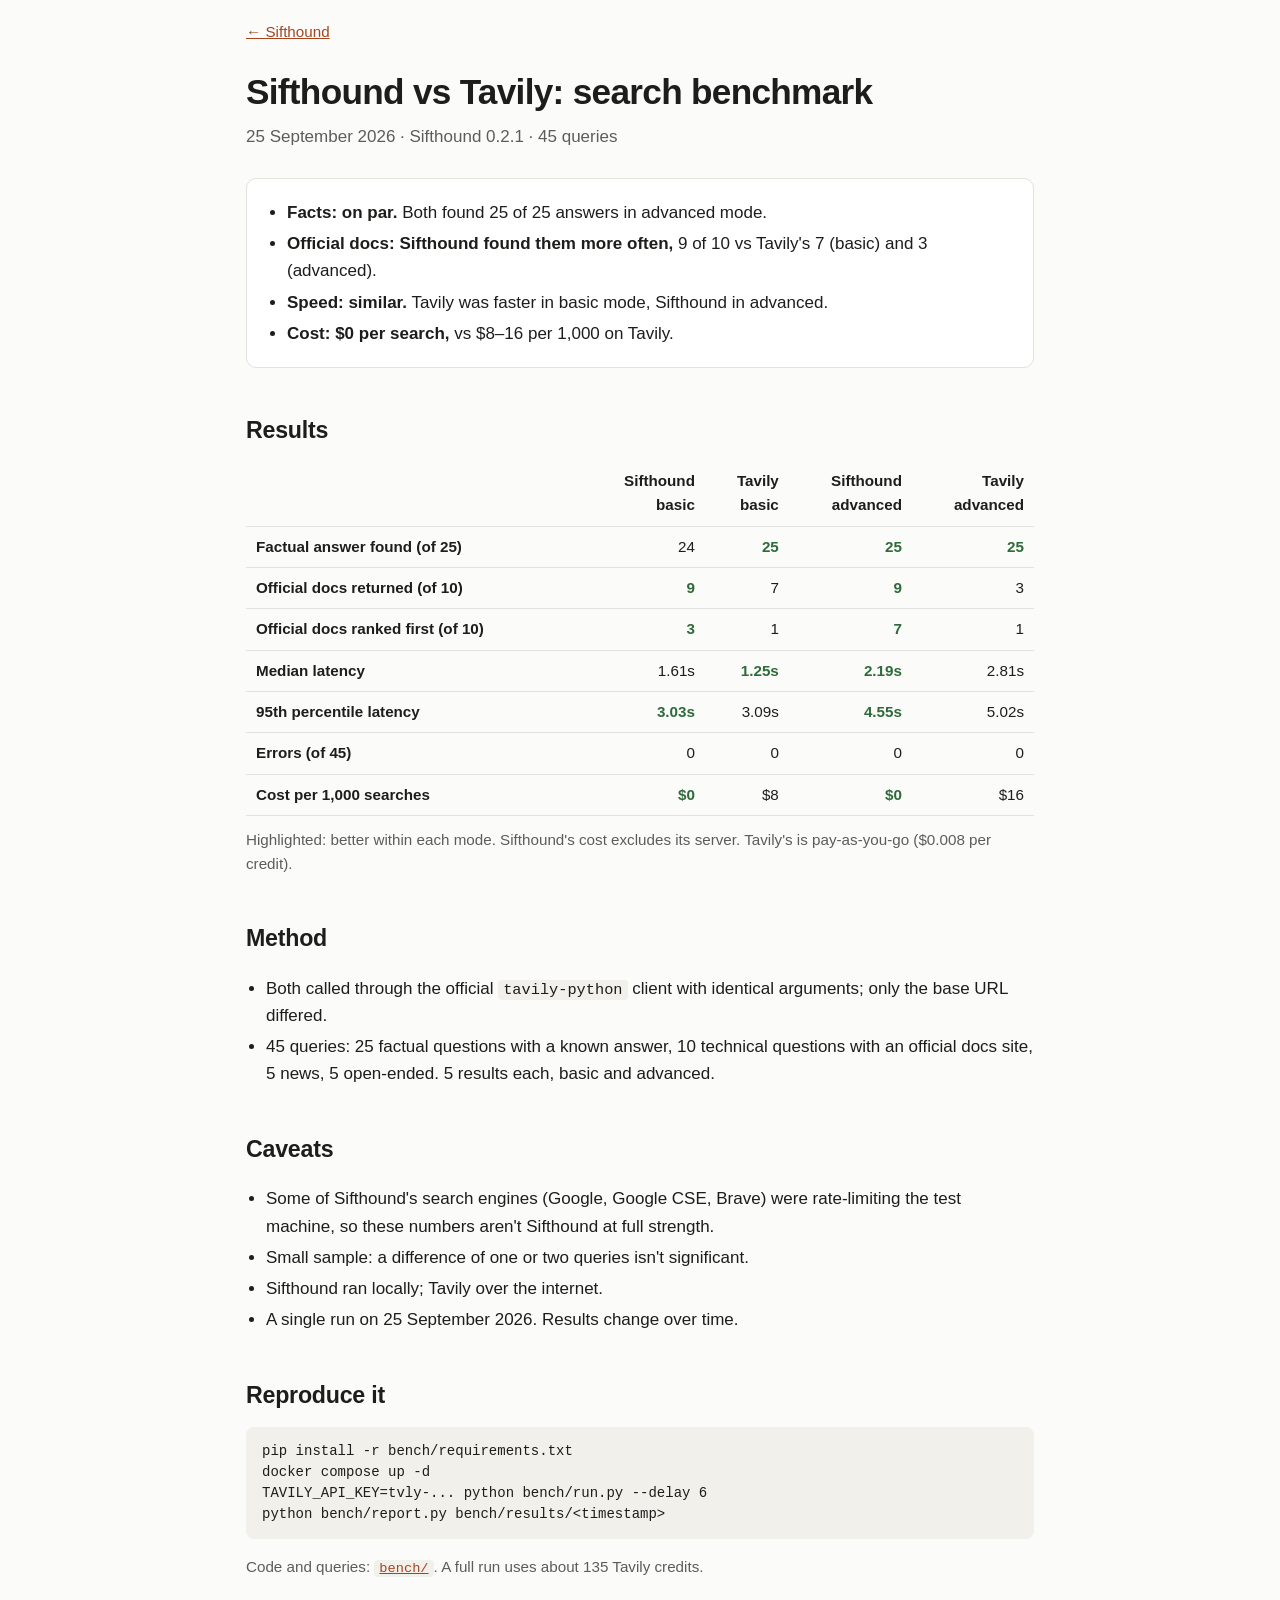
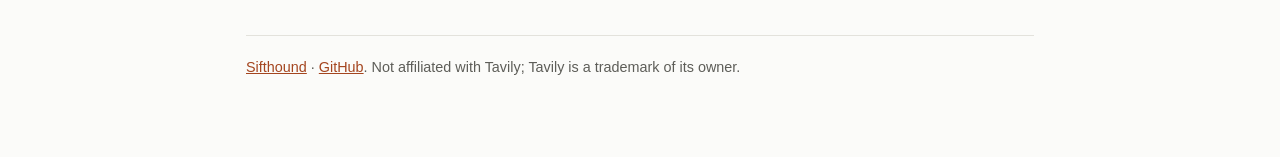
==== docs/benchmark.html @ 2b34d3e5 "Publish the Sifthound vs Tavily benchmark results page" ====
<!doctype html>
<html lang="en">
<head>
<meta charset="utf-8">
<meta name="viewport" content="width=device-width, initial-scale=1">
<title>Sifthound vs Tavily: search benchmark (September 2026)</title>
<meta name="description" content="A reproducible benchmark of Sifthound, the open-source self-hosted Tavily alternative, against the Tavily API on 45 queries: factual answers, official documentation, latency and cost.">
<link rel="canonical" href="https://sarvarkh.com/sifthound/benchmark.html">
<meta property="og:type" content="article">
<meta property="og:site_name" content="Sifthound">
<meta property="og:title" content="Sifthound vs Tavily: search benchmark (September 2026)">
<meta property="og:description" content="Same factual accuracy, more official documentation, no per-search fees. Method, numbers, caveats and how to reproduce.">
<meta property="og:url" content="https://sarvarkh.com/sifthound/benchmark.html">
<meta name="twitter:card" content="summary">
<link rel="icon" href="data:image/svg+xml,%3Csvg xmlns='http://www.w3.org/2000/svg' viewBox='0 0 100 100'%3E%3Ctext y='.9em' font-size='90'%3E%F0%9F%90%95%3C/text%3E%3C/svg%3E">
<script type="application/ld+json">
{
  "@context": "https://schema.org",
  "@type": "TechArticle",
  "headline": "Sifthound vs Tavily: search benchmark (September 2026)",
  "description": "A reproducible benchmark of Sifthound against the Tavily API on 45 queries: factual answers, official documentation, latency and cost.",
  "datePublished": "2026-09-25",
  "author": { "@type": "Person", "name": "Sarvar", "url": "https://github.com/khsarvar" },
  "mainEntityOfPage": "https://sarvarkh.com/sifthound/benchmark.html",
  "about": { "@id": "https://sarvarkh.com/sifthound/#software" }
}
</script>
<style>
  :root {
    --bg: #fbfbf9; --fg: #1d1d1b; --muted: #5d5d58; --line: #e3e2dc;
    --card: #ffffff; --code-bg: #f1f0ea; --accent: #a4451f; --accent-fg: #ffffff; --good: #2f6b3a;
  }
  @media (prefers-color-scheme: dark) {
    :root {
      --bg: #151513; --fg: #ecebe6; --muted: #a3a29b; --line: #2f2f2b;
      --card: #1c1c1a; --code-bg: #232320; --accent: #e27a4e; --accent-fg: #151513; --good: #7cc48a;
    }
  }
  * { box-sizing: border-box; }
  body {
    margin: 0; background: var(--bg); color: var(--fg);
    font: 17px/1.6 -apple-system, BlinkMacSystemFont, "Segoe UI", Roboto, Helvetica, Arial, sans-serif;
  }
  main { max-width: 820px; margin: 0 auto; padding: 0 16px 64px; }
  nav { padding: 20px 0 0; font-size: 0.95rem; }
  header { padding: 28px 0 8px; }
  h1 { font-size: 2.2rem; line-height: 1.15; margin: 0 0 10px; letter-spacing: -0.02em; }
  .meta { color: var(--muted); margin: 0 0 20px; }
  h2 { font-size: 1.45rem; margin: 44px 0 12px; letter-spacing: -0.01em; }
  p { margin: 0 0 14px; }
  a { color: var(--accent); }
  ul { padding-left: 20px; }
  li { margin: 4px 0; }
  .takeaways { border: 1px solid var(--line); background: var(--card); border-radius: 10px; padding: 16px 20px; }
  .takeaways ul { margin: 0; }
  code { font: 0.9em ui-monospace, SFMono-Regular, Menlo, Consolas, monospace; background: var(--code-bg); padding: 1px 5px; border-radius: 4px; }
  pre {
    background: var(--code-bg); padding: 14px 16px; border-radius: 8px; overflow-x: auto;
    font: 14px/1.5 ui-monospace, SFMono-Regular, Menlo, Consolas, monospace; margin: 0 0 16px;
  }
  pre code { background: none; padding: 0; font-size: inherit; }
  .table-wrap { overflow-x: auto; margin: 0 0 12px; }
  table { border-collapse: collapse; width: 100%; font-size: 0.95rem; }
  th, td { text-align: left; padding: 8px 10px; border-bottom: 1px solid var(--line); vertical-align: top; }
  th { font-weight: 600; }
  td.num, th.num { text-align: right; font-variant-numeric: tabular-nums; }
  .best { color: var(--good); font-weight: 600; }
  .note { color: var(--muted); font-size: 0.95rem; }
  footer { border-top: 1px solid var(--line); margin-top: 56px; padding-top: 20px; color: var(--muted); font-size: 0.9rem; }
  @media (max-width: 560px) { h1 { font-size: 1.7rem; } }
</style>
</head>
<body>
<main>
<nav><a href="./">← Sifthound</a></nav>

<header>
  <h1>Sifthound vs Tavily: search benchmark</h1>
  <p class="meta">25 September 2026 · Sifthound 0.2.1 · 45 queries</p>
</header>

<div class="takeaways">
  <ul>
    <li><strong>Facts: on par.</strong> Both found 25 of 25 answers in advanced mode.</li>
    <li><strong>Official docs: Sifthound found them more often,</strong> 9 of 10 vs Tavily's 7 (basic) and 3 (advanced).</li>
    <li><strong>Speed: similar.</strong> Tavily was faster in basic mode, Sifthound in advanced.</li>
    <li><strong>Cost: $0 per search,</strong> vs $8–16 per 1,000 on Tavily.</li>
  </ul>
</div>

<h2>Results</h2>
<div class="table-wrap">
<table>
  <thead>
    <tr><th></th><th class="num">Sifthound<br>basic</th><th class="num">Tavily<br>basic</th><th class="num">Sifthound<br>advanced</th><th class="num">Tavily<br>advanced</th></tr>
  </thead>
  <tbody>
    <tr><th>Factual answer found (of 25)</th><td class="num">24</td><td class="num best">25</td><td class="num best">25</td><td class="num best">25</td></tr>
    <tr><th>Official docs returned (of 10)</th><td class="num best">9</td><td class="num">7</td><td class="num best">9</td><td class="num">3</td></tr>
    <tr><th>Official docs ranked first (of 10)</th><td class="num best">3</td><td class="num">1</td><td class="num best">7</td><td class="num">1</td></tr>
    <tr><th>Median latency</th><td class="num">1.61s</td><td class="num best">1.25s</td><td class="num best">2.19s</td><td class="num">2.81s</td></tr>
    <tr><th>95th percentile latency</th><td class="num best">3.03s</td><td class="num">3.09s</td><td class="num best">4.55s</td><td class="num">5.02s</td></tr>
    <tr><th>Errors (of 45)</th><td class="num">0</td><td class="num">0</td><td class="num">0</td><td class="num">0</td></tr>
    <tr><th>Cost per 1,000 searches</th><td class="num best">$0</td><td class="num">$8</td><td class="num best">$0</td><td class="num">$16</td></tr>
  </tbody>
</table>
</div>
<p class="note">Highlighted: better within each mode. Sifthound's cost excludes its server. Tavily's is pay-as-you-go ($0.008 per credit).</p>

<h2>Method</h2>
<ul>
  <li>Both called through the official <code>tavily-python</code> client with identical arguments; only the base URL differed.</li>
  <li>45 queries: 25 factual questions with a known answer, 10 technical questions with an official docs site, 5 news, 5 open-ended. 5 results each, basic and advanced.</li>
</ul>

<h2>Caveats</h2>
<ul>
  <li>Some of Sifthound's search engines (Google, Google CSE, Brave) were rate-limiting the test machine, so these numbers aren't Sifthound at full strength.</li>
  <li>Small sample: a difference of one or two queries isn't significant.</li>
  <li>Sifthound ran locally; Tavily over the internet.</li>
  <li>A single run on 25 September 2026. Results change over time.</li>
</ul>

<h2>Reproduce it</h2>
<pre><code>pip install -r bench/requirements.txt
docker compose up -d
TAVILY_API_KEY=tvly-... python bench/run.py --delay 6
python bench/report.py bench/results/&lt;timestamp&gt;</code></pre>
<p class="note">Code and queries: <a href="https://github.com/khsarvar/sifthound/tree/main/bench"><code>bench/</code></a>. A full run uses about 135 Tavily credits.</p>

<footer>
  <p><a href="./">Sifthound</a> · <a href="https://github.com/khsarvar/sifthound">GitHub</a>. Not affiliated with Tavily; Tavily is a trademark of its owner.</p>
</footer>
</main>
</body>
</html>
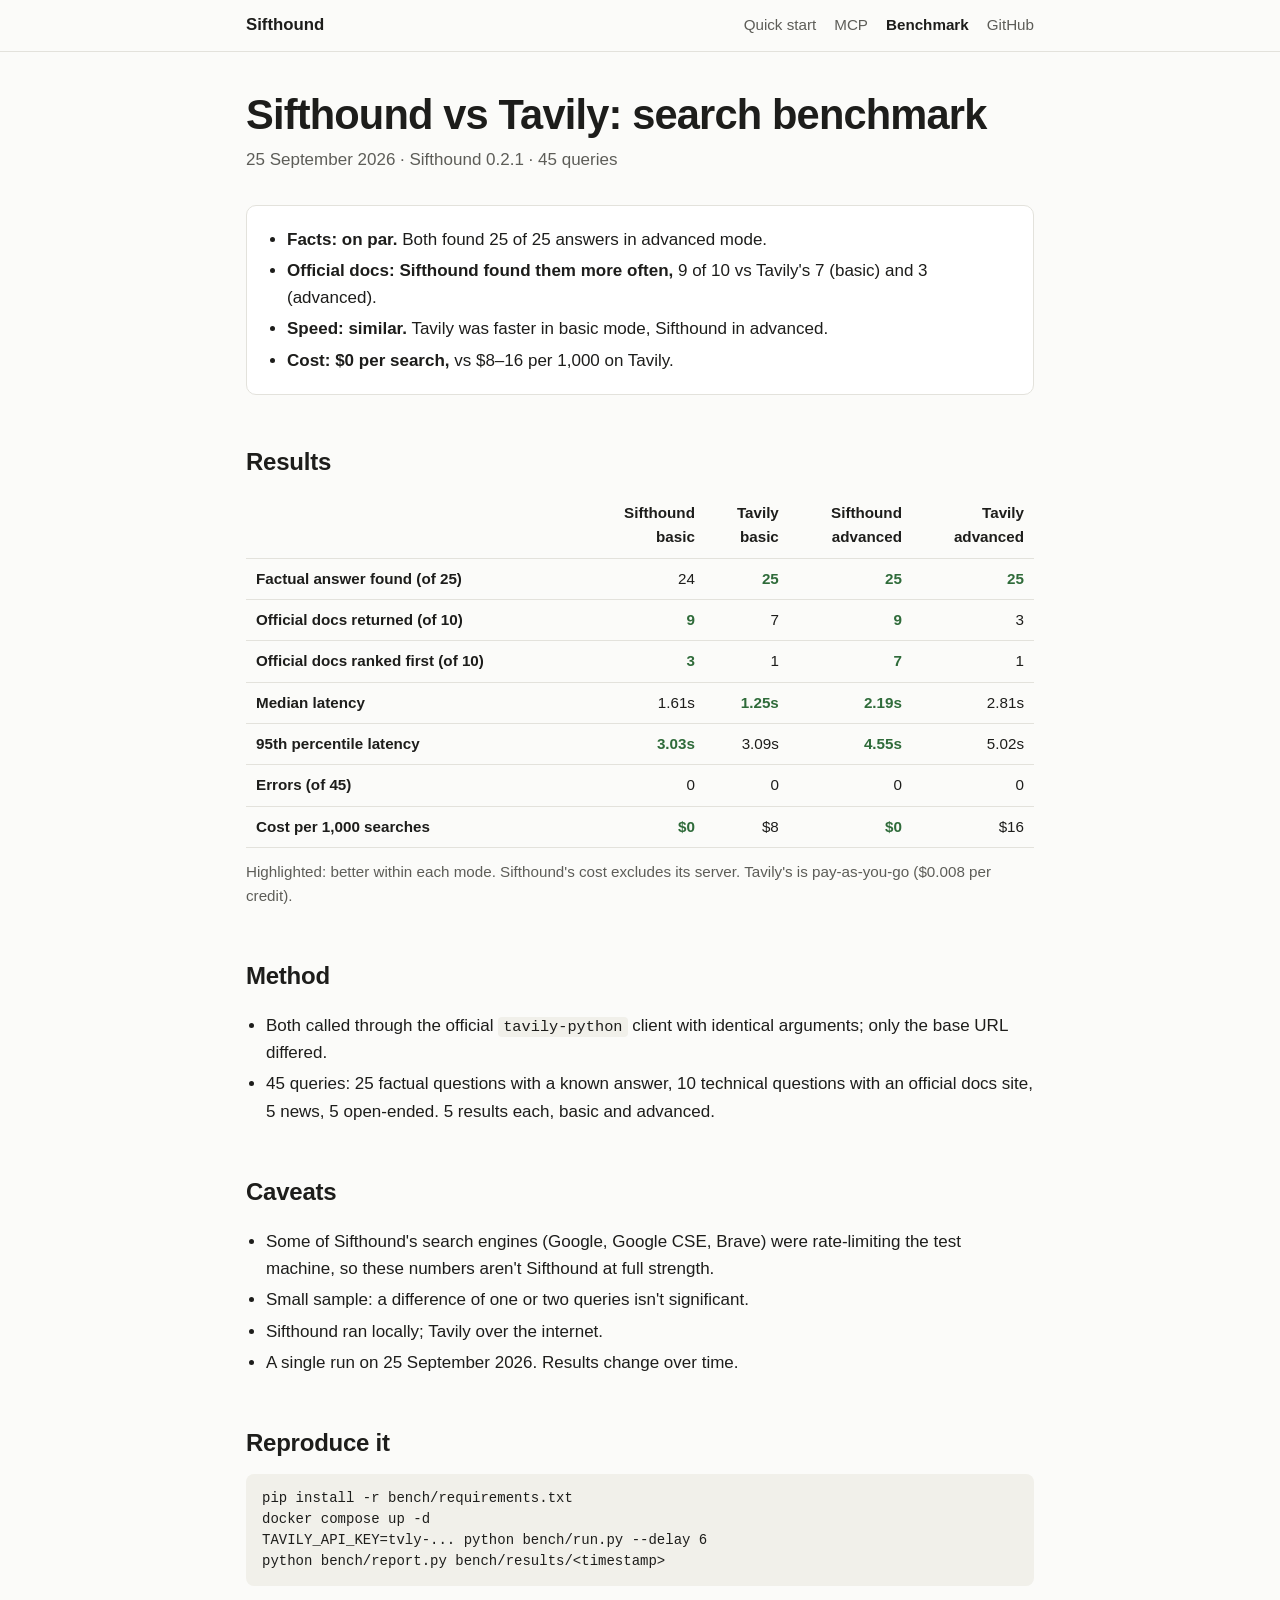
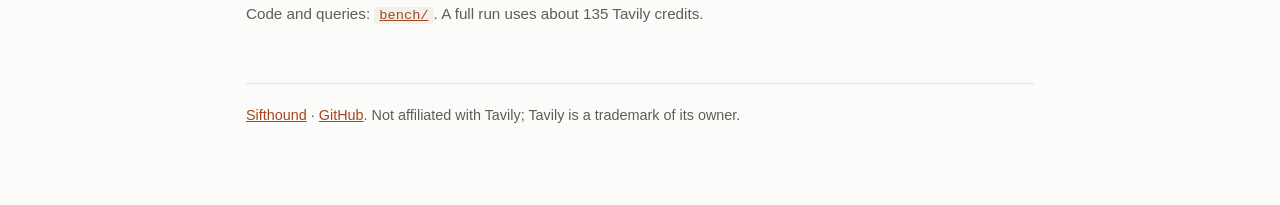
==== commit 8717738d: "Site: shared navigation bar and stylesheet Adds a sticky nav (Sifthound · Quick start · MCP · Benchm" ====
--- a/docs/benchmark.html
+++ b/docs/benchmark.html
@@ -25,55 +25,21 @@
   "about": { "@id": "https://sarvarkh.com/sifthound/#software" }
 }
 </script>
-<style>
-  :root {
-    --bg: #fbfbf9; --fg: #1d1d1b; --muted: #5d5d58; --line: #e3e2dc;
-    --card: #ffffff; --code-bg: #f1f0ea; --accent: #a4451f; --accent-fg: #ffffff; --good: #2f6b3a;
-  }
-  @media (prefers-color-scheme: dark) {
-    :root {
-      --bg: #151513; --fg: #ecebe6; --muted: #a3a29b; --line: #2f2f2b;
-      --card: #1c1c1a; --code-bg: #232320; --accent: #e27a4e; --accent-fg: #151513; --good: #7cc48a;
-    }
-  }
-  * { box-sizing: border-box; }
-  body {
-    margin: 0; background: var(--bg); color: var(--fg);
-    font: 17px/1.6 -apple-system, BlinkMacSystemFont, "Segoe UI", Roboto, Helvetica, Arial, sans-serif;
-  }
-  main { max-width: 820px; margin: 0 auto; padding: 0 16px 64px; }
-  nav { padding: 20px 0 0; font-size: 0.95rem; }
-  header { padding: 28px 0 8px; }
-  h1 { font-size: 2.2rem; line-height: 1.15; margin: 0 0 10px; letter-spacing: -0.02em; }
-  .meta { color: var(--muted); margin: 0 0 20px; }
-  h2 { font-size: 1.45rem; margin: 44px 0 12px; letter-spacing: -0.01em; }
-  p { margin: 0 0 14px; }
-  a { color: var(--accent); }
-  ul { padding-left: 20px; }
-  li { margin: 4px 0; }
-  .takeaways { border: 1px solid var(--line); background: var(--card); border-radius: 10px; padding: 16px 20px; }
-  .takeaways ul { margin: 0; }
-  code { font: 0.9em ui-monospace, SFMono-Regular, Menlo, Consolas, monospace; background: var(--code-bg); padding: 1px 5px; border-radius: 4px; }
-  pre {
-    background: var(--code-bg); padding: 14px 16px; border-radius: 8px; overflow-x: auto;
-    font: 14px/1.5 ui-monospace, SFMono-Regular, Menlo, Consolas, monospace; margin: 0 0 16px;
-  }
-  pre code { background: none; padding: 0; font-size: inherit; }
-  .table-wrap { overflow-x: auto; margin: 0 0 12px; }
-  table { border-collapse: collapse; width: 100%; font-size: 0.95rem; }
-  th, td { text-align: left; padding: 8px 10px; border-bottom: 1px solid var(--line); vertical-align: top; }
-  th { font-weight: 600; }
-  td.num, th.num { text-align: right; font-variant-numeric: tabular-nums; }
-  .best { color: var(--good); font-weight: 600; }
-  .note { color: var(--muted); font-size: 0.95rem; }
-  footer { border-top: 1px solid var(--line); margin-top: 56px; padding-top: 20px; color: var(--muted); font-size: 0.9rem; }
-  @media (max-width: 560px) { h1 { font-size: 1.7rem; } }
-</style>
+<link rel="stylesheet" href="style.css">
 </head>
 <body>
+<nav class="site-nav" aria-label="Main">
+  <div class="nav-inner">
+    <a class="brand" href="./">Sifthound</a>
+    <div class="nav-links">
+      <a href="./#quick-start">Quick start</a>
+      <a href="./#mcp">MCP</a>
+      <a href="benchmark.html" aria-current="page">Benchmark</a>
+      <a href="https://github.com/khsarvar/sifthound">GitHub</a>
+    </div>
+  </div>
+</nav>
 <main>
-<nav><a href="./">← Sifthound</a></nav>
-
 <header>
   <h1>Sifthound vs Tavily: search benchmark</h1>
   <p class="meta">25 September 2026 · Sifthound 0.2.1 · 45 queries</p>
--- a/docs/style.css
+++ b/docs/style.css
@@ -0,0 +1,82 @@
+/* Shared styles for the Sifthound project site (docs/). Every page links this file and
+   repeats the same <nav class="site-nav"> block; to add a page, add one link to each nav. */
+
+:root {
+  --bg: #fbfbf9; --fg: #1d1d1b; --muted: #5d5d58; --line: #e3e2dc;
+  --card: #ffffff; --code-bg: #f1f0ea; --accent: #a4451f; --accent-fg: #ffffff; --good: #2f6b3a;
+}
+@media (prefers-color-scheme: dark) {
+  :root {
+    --bg: #151513; --fg: #ecebe6; --muted: #a3a29b; --line: #2f2f2b;
+    --card: #1c1c1a; --code-bg: #232320; --accent: #e27a4e; --accent-fg: #151513; --good: #7cc48a;
+  }
+}
+
+* { box-sizing: border-box; }
+body {
+  margin: 0; background: var(--bg); color: var(--fg);
+  font: 17px/1.6 -apple-system, BlinkMacSystemFont, "Segoe UI", Roboto, Helvetica, Arial, sans-serif;
+}
+main { max-width: 820px; margin: 0 auto; padding: 0 16px 64px; }
+a { color: var(--accent); }
+p { margin: 0 0 14px; }
+ul { padding-left: 20px; }
+li { margin: 4px 0; }
+
+/* --- navigation ------------------------------------------------------------------------ */
+.site-nav {
+  position: sticky; top: 0; z-index: 10;
+  background: var(--bg); border-bottom: 1px solid var(--line);
+}
+.nav-inner {
+  max-width: 820px; margin: 0 auto; padding: 12px 16px;
+  display: flex; flex-wrap: wrap; align-items: center; justify-content: space-between; gap: 8px 20px;
+}
+.brand { font-weight: 700; font-size: 1.05rem; color: var(--fg); text-decoration: none; }
+.nav-links { display: flex; flex-wrap: wrap; gap: 4px 18px; font-size: 0.95rem; }
+.nav-links a { color: var(--muted); text-decoration: none; }
+.nav-links a:hover, .brand:hover { color: var(--accent); }
+.nav-links a[aria-current="page"] { color: var(--fg); font-weight: 600; }
+section[id], h2[id] { scroll-margin-top: 72px; } /* keep anchored headings clear of the bar */
+
+/* --- page content ------------------------------------------------------------------------ */
+header { padding: 40px 0 24px; }
+h1 { font-size: 2.6rem; line-height: 1.1; margin: 0 0 8px; letter-spacing: -0.02em; }
+h2 { font-size: 1.5rem; margin: 48px 0 12px; letter-spacing: -0.01em; }
+h3 { font-size: 1.05rem; margin: 24px 0 6px; }
+.tagline { font-size: 1.3rem; color: var(--muted); margin: 0 0 20px; }
+.meta { color: var(--muted); margin: 0 0 8px; }
+.note { color: var(--muted); font-size: 0.95rem; }
+
+.buttons { display: flex; flex-wrap: wrap; gap: 10px; margin: 20px 0 0; }
+.button {
+  display: inline-block; padding: 9px 16px; border-radius: 8px; text-decoration: none;
+  border: 1px solid var(--line); color: var(--fg); background: var(--card); font-weight: 600;
+}
+.button.primary { background: var(--accent); border-color: var(--accent); color: var(--accent-fg); }
+
+.takeaways { border: 1px solid var(--line); background: var(--card); border-radius: 10px; padding: 16px 20px; }
+.takeaways ul { margin: 0; }
+
+code { font: 0.9em ui-monospace, SFMono-Regular, Menlo, Consolas, monospace; background: var(--code-bg); padding: 1px 5px; border-radius: 4px; }
+pre {
+  background: var(--code-bg); padding: 14px 16px; border-radius: 8px; overflow-x: auto;
+  font: 14px/1.5 ui-monospace, SFMono-Regular, Menlo, Consolas, monospace; margin: 0 0 16px;
+}
+pre code { background: none; padding: 0; font-size: inherit; }
+
+.table-wrap { overflow-x: auto; margin: 0 0 12px; }
+table { border-collapse: collapse; width: 100%; font-size: 0.95rem; }
+th, td { text-align: left; padding: 8px 10px; border-bottom: 1px solid var(--line); vertical-align: top; }
+th { font-weight: 600; }
+td.num, th.num { text-align: right; font-variant-numeric: tabular-nums; }
+.best { color: var(--good); font-weight: 600; }
+
+footer { border-top: 1px solid var(--line); margin-top: 56px; padding-top: 20px; color: var(--muted); font-size: 0.9rem; }
+
+@media (max-width: 560px) {
+  h1 { font-size: 2rem; }
+  .tagline { font-size: 1.1rem; }
+  header { padding: 28px 0 16px; }
+  section[id], h2[id] { scroll-margin-top: 104px; } /* the bar wraps to two rows on phones */
+}
